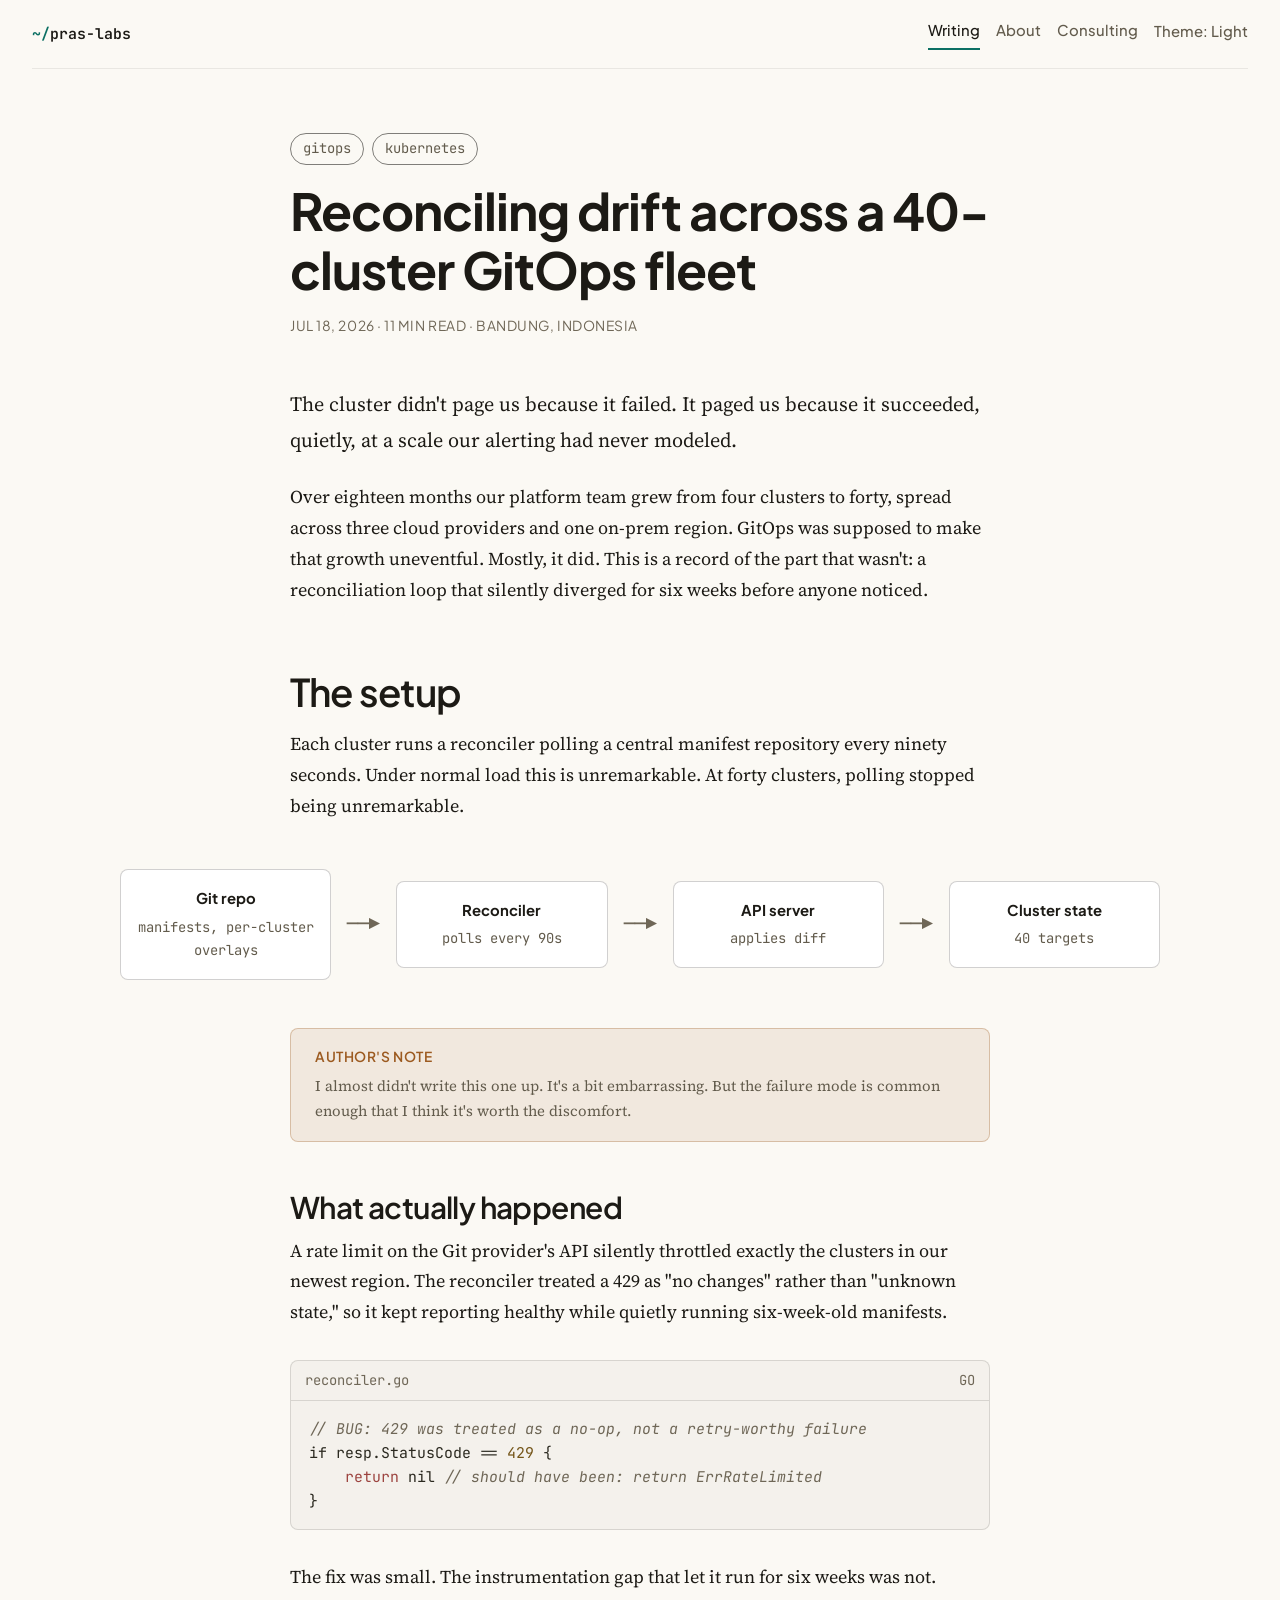
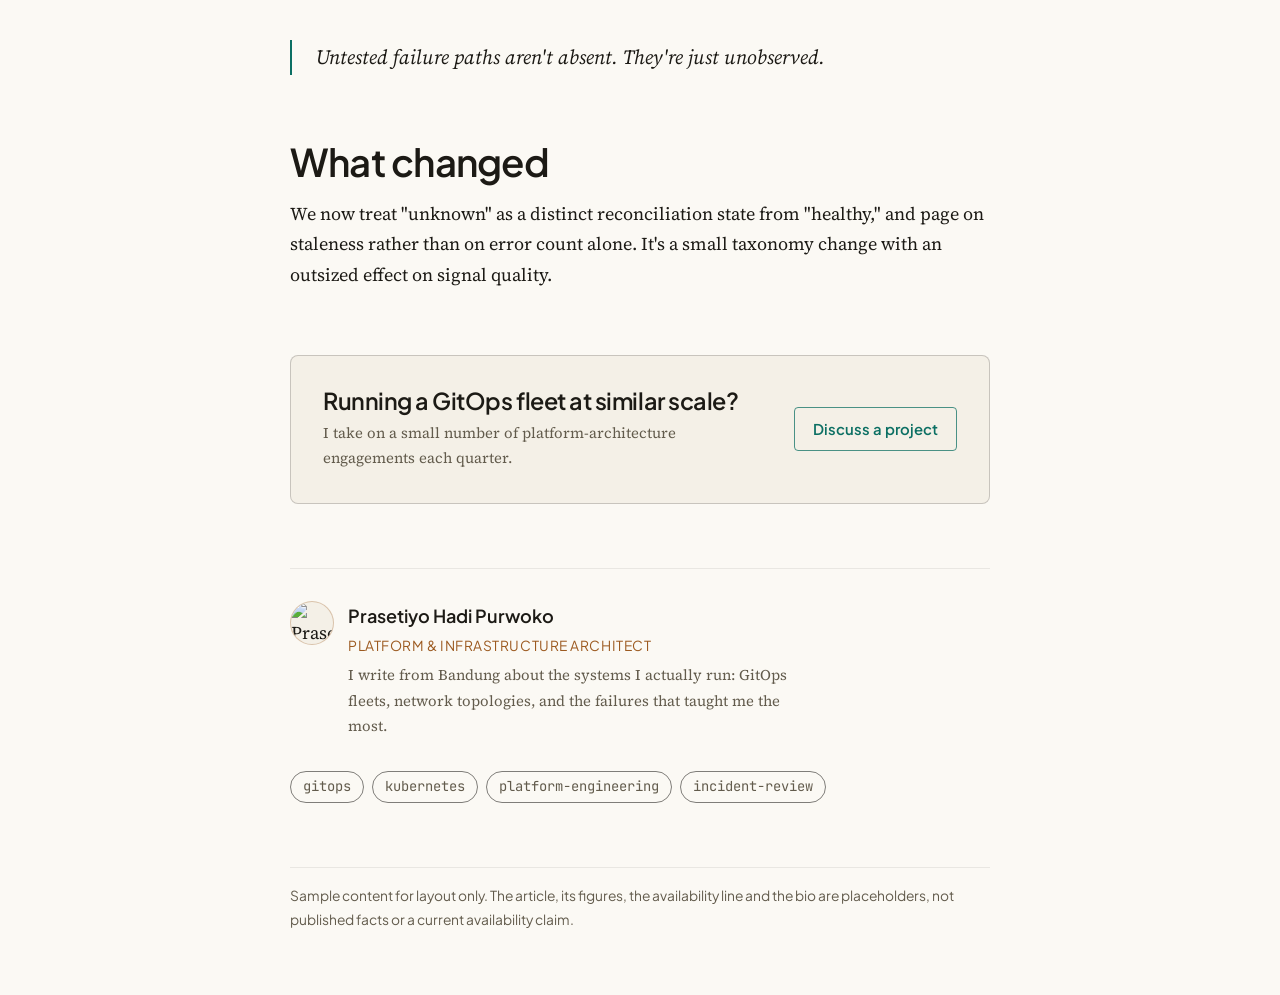
==== ui_kits/blog-post/index.html @ 94b33f3e "Apply antislop audit 001: contrast, focus, mobile, states, theme, code palette Contrast: text-tertia" ====
<!-- @dsCard group="Blog" viewport="1040x900" subtitle="Long-form article page, dark + light" name="Blog post" -->
<!DOCTYPE html>
<html lang="en">
<head>
<meta charset="UTF-8">
<meta name="viewport" content="width=device-width, initial-scale=1">
<title>Reconciling drift across a 40-cluster GitOps fleet | Pras' Labs</title>
<script>try{var t=localStorage.getItem('pras-labs-theme');if(t==='light'||t==='dark')document.documentElement.setAttribute('data-theme',t)}catch(e){}</script>
<link rel="stylesheet" href="../../styles.css">
<style>
  body { margin: 0; }
  /* Widths: bp-sm 480px, bp-md 748px, bp-lg 1104px (literal px, CSS cannot read custom properties in @media). */
  .shell { max-width: var(--page-max-width); margin: 0 auto; padding: 0 var(--space-5); }
  @media (max-width: 479.98px) { .shell { padding: 0 var(--space-4); } }
  @media (min-width: 1104px) { .shell { padding: 0 var(--space-6); } }
  .sample-note { max-width: var(--content-width); margin: 0 auto var(--space-8); padding-top: var(--space-4); border-top: 1px solid var(--border-hairline); font-family: var(--font-heading); font-size: var(--text-xs); color: var(--text-secondary); }
  .btn { font-family: var(--font-heading); font-weight: 600; border-radius: var(--radius-sm); border: 1px solid transparent; padding: 0 18px; min-height: var(--touch-target); align-items: center; font-size: var(--text-sm); text-decoration: none; display: inline-flex; }
  .btn-primary { background: var(--accent); color: var(--text-on-accent); }
  .btn-primary:hover { background: var(--accent-strong); color: var(--text-on-accent); text-decoration: none; }
  .btn-secondary { background: transparent; color: var(--text-primary); border-color: var(--border-control); }
  .btn-secondary:hover { border-color: var(--accent); color: var(--accent-strong); text-decoration: none; }
  .link-44 { display: inline-flex; align-items: center; min-height: var(--touch-target); }

  article { max-width: var(--content-width); margin: var(--space-8) auto 0; }
  @media (max-width: 747.98px) { article { margin-top: var(--space-7); } }
  .tag-row { display: flex; flex-wrap: wrap; gap: var(--space-3) var(--space-2); margin-bottom: var(--space-4); }
  .tag { display: inline-flex; align-items: center; min-height: 32px; font-family: var(--font-mono); font-size: var(--text-xs); padding: 0 12px; border-radius: var(--radius-full); border: 1px solid var(--border-control); color: var(--text-secondary); text-decoration: none; }
  .tag:hover { color: var(--accent-strong); border-color: var(--accent-border); text-decoration: none; }
  h1.title { font-family: var(--font-heading); font-size: var(--text-h1); font-weight: 700; letter-spacing: var(--tracking-tight); line-height: var(--leading-tight); color: var(--text-primary); margin: 0 0 var(--space-4); }
  .meta { font-family: var(--font-heading); font-size: var(--text-xs); letter-spacing: var(--tracking-wide); text-transform: uppercase; color: var(--text-tertiary); margin-bottom: var(--space-7); }
  @media (max-width: 747.98px) { .meta { margin-bottom: var(--space-6); } }
  p.lede { font-family: var(--font-body); font-size: var(--text-lede-sm); line-height: var(--leading-relaxed); color: var(--text-primary); margin: 0 0 var(--space-5); }
  @media (min-width: 480px) { p.lede { font-size: var(--text-md); } }
  p { font-family: var(--font-body); font-size: var(--text-base); line-height: var(--leading-body); color: var(--text-primary); margin: 0 0 var(--space-5); }
  h2 { font-size: var(--text-h2); font-weight: 600; margin: var(--space-8) 0 var(--space-4); color: var(--text-primary); }
  h3 { font-size: var(--text-h3); font-weight: 600; margin: var(--space-7) 0 var(--space-3); color: var(--text-primary); }
  @media (max-width: 747.98px) { h2 { margin-top: var(--space-7); } h3 { margin-top: var(--space-6); } }

  /* Author's note: a bordered, tinted box. No colored left stripe (see "No decorative motifs"). */
  .aside { border: 1px solid var(--accent-warm-border); background: var(--accent-warm-dim); padding: var(--space-4) var(--space-5); border-radius: var(--radius-md); margin: var(--space-6) 0; }
  .aside .label { font-family: var(--font-heading); font-size: var(--text-xs); font-weight: 600; letter-spacing: var(--tracking-wide); text-transform: uppercase; color: var(--accent-warm); margin-bottom: 6px; }
  .aside p { margin: 0; font-size: var(--text-sm); color: var(--text-secondary); }

  div.code { background: var(--code-bg); border: 1px solid var(--code-border); border-radius: var(--radius-md); margin: var(--space-6) 0; max-width: 100%; }
  div.code .head { display: flex; justify-content: space-between; gap: 12px; padding: 8px 14px; border-bottom: 1px solid var(--code-border); font-family: var(--font-mono); font-size: var(--text-xs); color: var(--text-tertiary); overflow-wrap: anywhere; }
  div.code pre.body { margin: 0; padding: 16px 18px; overflow-x: auto; max-width: 100%; font-family: var(--font-mono); font-size: var(--text-sm); color: var(--code-fg); line-height: 1.6; }

  /* Diagram: stacked below bp-md (748px), in the column from there, wide breakout from bp-lg (1104px). */
  .diagram { display: flex; gap: 16px; align-items: center; margin: var(--space-7) 0; }
  @media (max-width: 747.98px) { .diagram { flex-direction: column; align-items: stretch; gap: 8px; margin: var(--space-6) 0; } .diagram .arrow { transform: rotate(90deg); text-align: center; } }
  @media (min-width: 1104px) { .diagram { width: var(--content-width-wide); margin: var(--space-7) calc((var(--content-width-wide) - var(--content-width)) / -2); } }
  .diagram .node { flex: 1; border: 1px solid var(--border-strong); border-radius: var(--radius-md); padding: var(--space-4); background: var(--surface); font-family: var(--font-mono); font-size: var(--text-xs); color: var(--text-secondary); text-align: center; }
  .diagram .node b { display: block; font-family: var(--font-heading); font-size: var(--text-sm); color: var(--text-primary); margin-bottom: 4px; }
  .diagram .arrow { color: var(--text-tertiary); font-family: var(--font-mono); }

  blockquote { border-left: 2px solid var(--accent); margin: var(--space-7) 0; padding-left: var(--space-5); font-family: var(--font-body); font-style: italic; font-size: var(--text-md); color: var(--text-primary); }
  @media (max-width: 747.98px) { blockquote { margin: var(--space-6) 0; padding-left: var(--space-4); } }

  .bio { display: flex; gap: 14px; align-items: flex-start; margin-top: var(--space-8); padding-top: var(--space-6); border-top: 1px solid var(--border-hairline); }
  .avatar { width: 44px; height: 44px; border-radius: 999px; flex-shrink: 0; border: 1px solid var(--accent-warm-border); background: var(--surface-2); object-fit: cover; }
  .bio .name { font-family: var(--font-heading); font-weight: 600; color: var(--text-primary); }
  .bio .role { font-family: var(--font-heading); font-size: var(--text-xs); color: var(--accent-warm); text-transform: uppercase; letter-spacing: var(--tracking-wide); margin: 2px 0 6px; }
  .bio p { font-family: var(--font-body); font-size: var(--text-sm); color: var(--text-secondary); margin: 0; max-width: 56ch; }

  .cta { display: flex; flex-wrap: wrap; gap: 20px; align-items: center; justify-content: space-between; margin: var(--space-8) 0; padding: var(--space-6); border: 1px solid var(--border-strong); border-radius: var(--radius-md); background: var(--bg-raised); }
  @media (max-width: 479.98px) { .cta { padding: var(--space-5); } }
  .cta h4 { font-family: var(--font-heading); font-weight: 600; font-size: var(--text-lg); color: var(--text-primary); margin: 0 0 6px; }
  .cta p { font-family: var(--font-body); font-size: var(--text-sm); color: var(--text-secondary); margin: 0; max-width: 46ch; }
  .cta a.btn { color: var(--accent); border: 1px solid var(--accent-border); white-space: nowrap; }
  .cta a.btn:hover { color: var(--accent-strong); text-decoration: none; }

  footer.tags { display: flex; gap: var(--space-3) var(--space-2); flex-wrap: wrap; margin: var(--space-6) 0 var(--space-8); }
</style>
</head>
<body>
<div class="shell">
  <nav class="pl-nav">
    <a class="pl-wordmark" href="#"><span>~/</span>pras-labs</a>
    <div class="pl-nav-links">
      <a class="pl-nav-item" aria-current="page" href="#"><span>Writing</span></a>
      <a class="pl-nav-item" href="#"><span>About</span></a>
      <a class="pl-nav-item" href="#"><span>Consulting</span></a>
      <button class="pl-nav-item" id="theme-toggle" type="button"><span>Theme: Dark</span></button>
    </div>
  </nav>

  <article>
    <div class="tag-row">
      <a class="tag" href="#" data-hit>gitops</a>
      <a class="tag" href="#" data-hit>kubernetes</a>
    </div>
    <h1 class="title">Reconciling drift across a 40-cluster GitOps fleet</h1>
    <div class="meta">Jul 18, 2026 · 11 min read · Bandung, Indonesia</div>

    <p class="lede">The cluster didn't page us because it failed. It paged us because it succeeded, quietly, at a scale our alerting had never modeled.</p>

    <p>Over eighteen months our platform team grew from four clusters to forty, spread across three cloud providers and one on-prem region. GitOps was supposed to make that growth uneventful. Mostly, it did. This is a record of the part that wasn't: a reconciliation loop that silently diverged for six weeks before anyone noticed.</p>

    <h2>The setup</h2>
    <p>Each cluster runs a reconciler polling a central manifest repository every ninety seconds. Under normal load this is unremarkable. At forty clusters, polling stopped being unremarkable.</p>

    <div class="diagram">
      <div class="node"><b>Git repo</b>manifests, per-cluster overlays</div>
      <div class="arrow" aria-hidden="true">──▶</div>
      <div class="node"><b>Reconciler</b>polls every 90s</div>
      <div class="arrow" aria-hidden="true">──▶</div>
      <div class="node"><b>API server</b>applies diff</div>
      <div class="arrow" aria-hidden="true">──▶</div>
      <div class="node"><b>Cluster state</b>40 targets</div>
    </div>

    <div class="aside">
      <div class="label">Author's note</div>
      <p>I almost didn't write this one up. It's a bit embarrassing. But the failure mode is common enough that I think it's worth the discomfort.</p>
    </div>

    <h3>What actually happened</h3>
    <p>A rate limit on the Git provider's API silently throttled exactly the clusters in our newest region. The reconciler treated a 429 as "no changes" rather than "unknown state," so it kept reporting healthy while quietly running six-week-old manifests.</p>

    <div class="code"><div class="head"><span>reconciler.go</span><span>GO</span></div><pre class="body" tabindex="0" role="region" aria-label="reconciler.go"><span class="tok-comment">// BUG: 429 was treated as a no-op, not a retry-worthy failure</span>
if resp.StatusCode == <span class="tok-number">429</span> {
    <span class="tok-keyword">return</span> nil <span class="tok-comment">// should have been: return ErrRateLimited</span>
}</pre></div>

    <p>The fix was small. The instrumentation gap that let it run for six weeks was not.</p>

    <blockquote>Untested failure paths aren't absent. They're just unobserved.</blockquote>

    <h2>What changed</h2>
    <p>We now treat "unknown" as a distinct reconciliation state from "healthy," and page on staleness rather than on error count alone. It's a small taxonomy change with an outsized effect on signal quality.</p>

    <div class="cta">
      <div>
        <h4>Running a GitOps fleet at similar scale?</h4>
        <p>I take on a small number of platform-architecture engagements each quarter.</p>
      </div>
      <a class="btn" href="#">Discuss a project</a>
    </div>

    <div class="bio">
      <img class="avatar" src="../../assets/pras.jpg" alt="Prasetiyo Hadi Purwoko">
      <div>
        <div class="name">Prasetiyo Hadi Purwoko</div>
        <div class="role">Platform & Infrastructure Architect</div>
        <p>I write from Bandung about the systems I actually run: GitOps fleets, network topologies, and the failures that taught me the most.</p>
      </div>
    </div>

    <footer class="tags">
      <a class="tag" href="#" data-hit>gitops</a>
      <a class="tag" href="#" data-hit>kubernetes</a>
      <a class="tag" href="#" data-hit>platform-engineering</a>
      <a class="tag" href="#" data-hit>incident-review</a>
    </footer>
  </article>
  <p class="sample-note">Sample content for layout only. The article, its figures, the availability line and the bio are placeholders, not published facts or a current availability claim.</p>
</div>
<script>
(function () {
  var b = document.getElementById('theme-toggle');
  function cur() {
    var d = document.documentElement.getAttribute('data-theme');
    if (d) return d;
    try { return matchMedia('(prefers-color-scheme: light)').matches ? 'light' : 'dark'; } catch (e) { return 'dark'; }
  }
  function paint() { b.firstElementChild.textContent = 'Theme: ' + (cur() === 'dark' ? 'Dark' : 'Light'); }
  paint();
  b.addEventListener('click', function () {
    var n = cur() === 'dark' ? 'light' : 'dark';
    document.documentElement.setAttribute('data-theme', n);
    try { localStorage.setItem('pras-labs-theme', n); } catch (e) { /* storage unavailable */ }
    paint();
  });
})();
</script>
</body>
</html>
---- styles.css ----
@import './tokens/fonts.css';
@import './tokens/colors.css';
@import './tokens/typography.css';
@import './tokens/spacing.css';
@import './components/core/core.css';

* { box-sizing: border-box; }
html, body {
  margin: 0;
  background: var(--bg);
  color: var(--text-primary);
  font-family: var(--font-body);
  font-size: var(--text-base);
  line-height: var(--leading-body);
  -webkit-font-smoothing: antialiased;
}
a { color: var(--link); text-decoration: none; }
a:hover { color: var(--link-hover); text-decoration: underline; }
h1, h2, h3, h4 {
  font-family: var(--font-heading);
  font-weight: var(--weight-semibold);
  letter-spacing: var(--tracking-tight);
  line-height: var(--leading-tight);
  margin: 0;
  overflow-wrap: anywhere;
}
code, pre, kbd { font-family: var(--font-mono); }
img { max-width: 100%; }

/* Focus: every link, button and focusable region. Never remove an outline
   without this replacement. */
a:focus-visible,
button:focus-visible,
[tabindex]:focus-visible {
  outline: 2px solid var(--focus-ring);
  outline-offset: 2px;
}
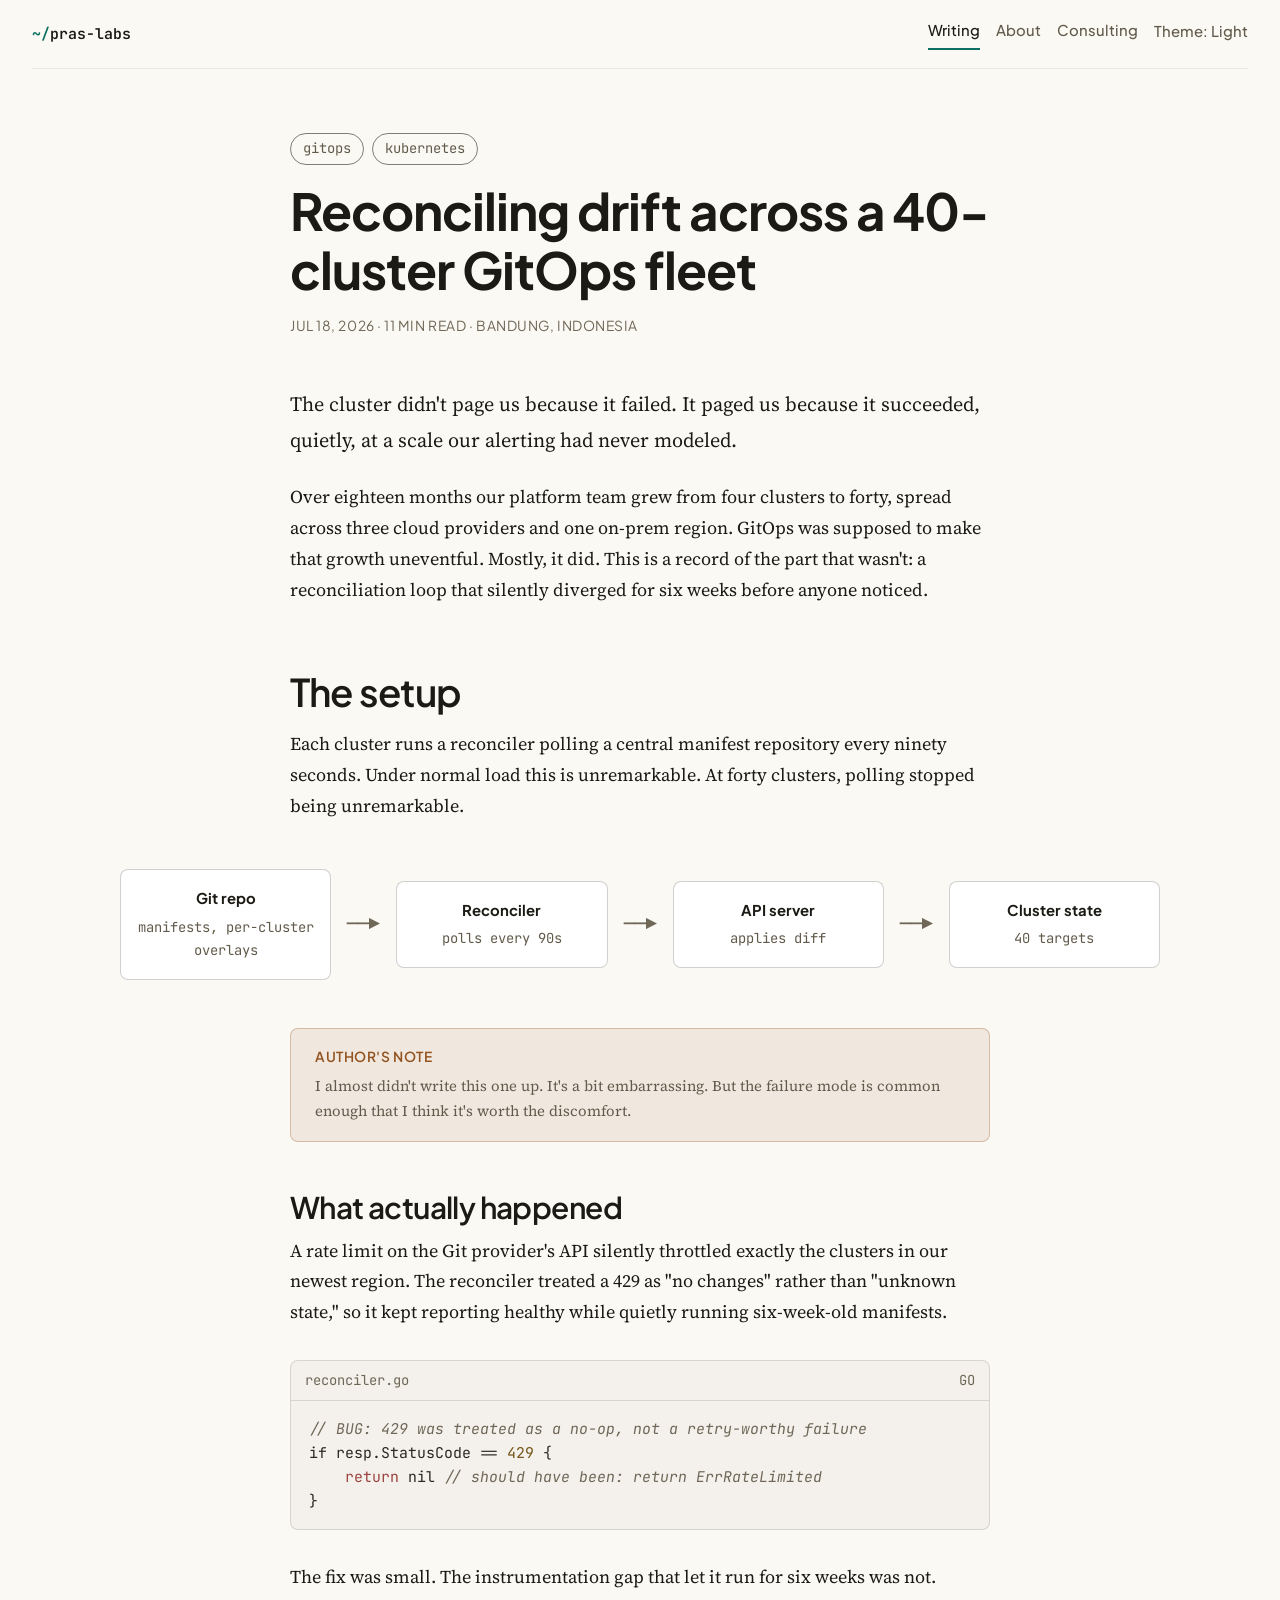
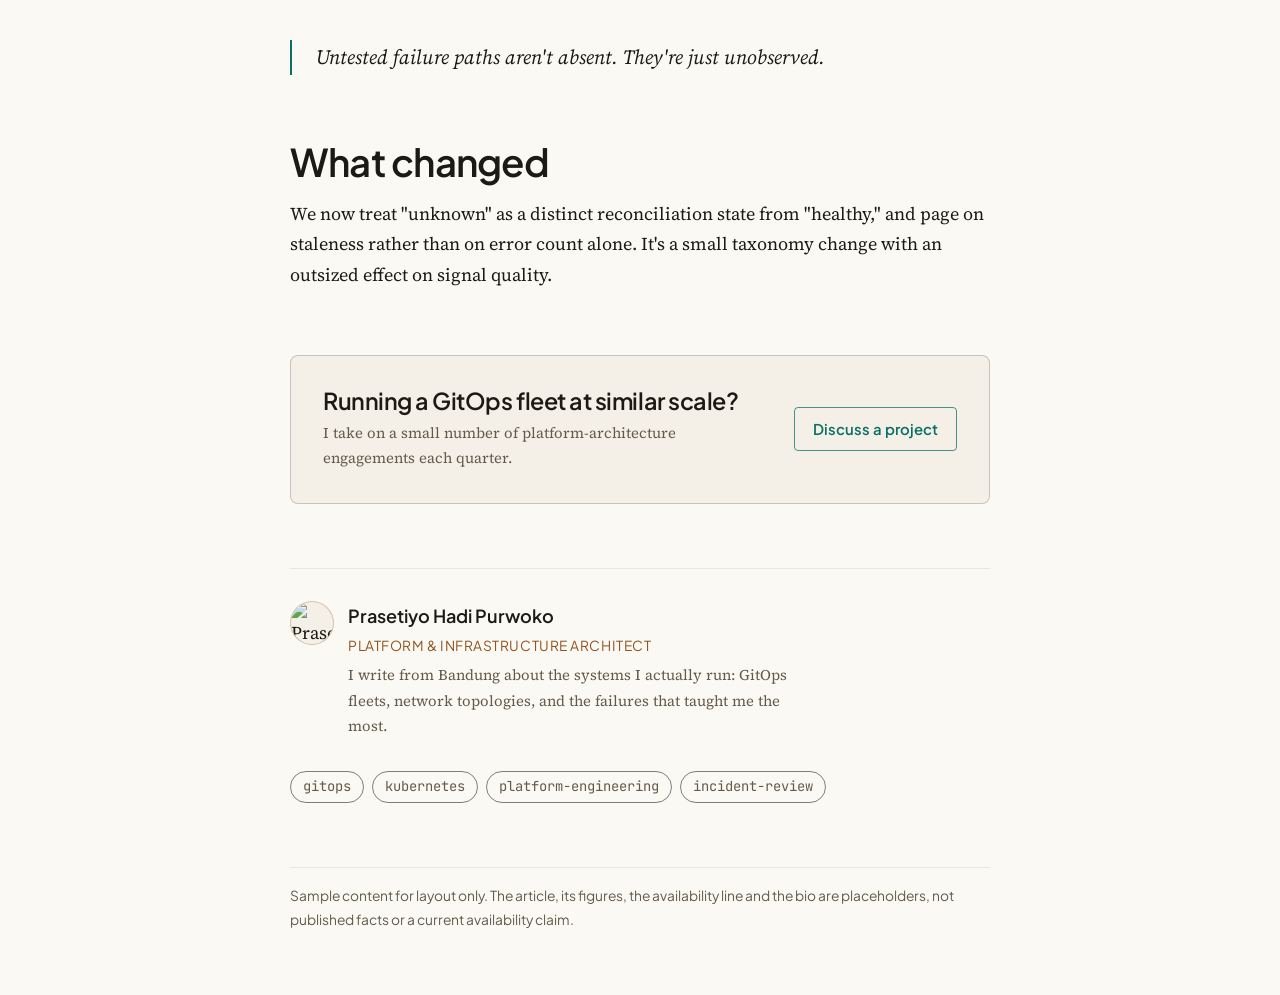
==== commit 927e6acc: "Follow-ups to audit 001: print theme, hover and press rules, axe fixes Print: @media print block wit" ====
--- a/ui_kits/blog-post/index.html
+++ b/ui_kits/blog-post/index.html
@@ -64,7 +64,7 @@
 
   .cta { display: flex; flex-wrap: wrap; gap: 20px; align-items: center; justify-content: space-between; margin: var(--space-8) 0; padding: var(--space-6); border: 1px solid var(--border-strong); border-radius: var(--radius-md); background: var(--bg-raised); }
   @media (max-width: 479.98px) { .cta { padding: var(--space-5); } }
-  .cta h4 { font-family: var(--font-heading); font-weight: 600; font-size: var(--text-lg); color: var(--text-primary); margin: 0 0 6px; }
+  .cta h3 { font-family: var(--font-heading); font-weight: 600; font-size: var(--text-lg); color: var(--text-primary); margin: 0 0 6px; }
   .cta p { font-family: var(--font-body); font-size: var(--text-sm); color: var(--text-secondary); margin: 0; max-width: 46ch; }
   .cta a.btn { color: var(--accent); border: 1px solid var(--accent-border); white-space: nowrap; }
   .cta a.btn:hover { color: var(--accent-strong); text-decoration: none; }
@@ -74,16 +74,17 @@
 </head>
 <body>
 <div class="shell">
-  <nav class="pl-nav">
+  <nav class="pl-nav" aria-label="Main">
     <a class="pl-wordmark" href="#"><span>~/</span>pras-labs</a>
     <div class="pl-nav-links">
       <a class="pl-nav-item" aria-current="page" href="#"><span>Writing</span></a>
       <a class="pl-nav-item" href="#"><span>About</span></a>
       <a class="pl-nav-item" href="#"><span>Consulting</span></a>
-      <button class="pl-nav-item" id="theme-toggle" type="button"><span>Theme: Dark</span></button>
+      <button class="pl-nav-item pl-theme-toggle" id="theme-toggle" type="button"><span>Theme: Dark</span></button>
     </div>
   </nav>
 
+  <main>
   <article>
     <div class="tag-row">
       <a class="tag" href="#" data-hit>gitops</a>
@@ -131,7 +132,7 @@
 
     <div class="cta">
       <div>
-        <h4>Running a GitOps fleet at similar scale?</h4>
+        <h3>Running a GitOps fleet at similar scale?</h3>
         <p>I take on a small number of platform-architecture engagements each quarter.</p>
       </div>
       <a class="btn" href="#">Discuss a project</a>
@@ -153,7 +154,8 @@
       <a class="tag" href="#" data-hit>incident-review</a>
     </footer>
   </article>
-  <p class="sample-note">Sample content for layout only. The article, its figures, the availability line and the bio are placeholders, not published facts or a current availability claim.</p>
+  </main>
+  <footer class="sample-note">Sample content for layout only. The article, its figures, the availability line and the bio are placeholders, not published facts or a current availability claim.</footer>
 </div>
 <script>
 (function () {
@@ -163,7 +165,11 @@
     if (d) return d;
     try { return matchMedia('(prefers-color-scheme: light)').matches ? 'light' : 'dark'; } catch (e) { return 'dark'; }
   }
-  function paint() { b.firstElementChild.textContent = 'Theme: ' + (cur() === 'dark' ? 'Dark' : 'Light'); }
+  function paint() {
+    var dark = cur() === 'dark';
+    b.firstElementChild.textContent = 'Theme: ' + (dark ? 'Dark' : 'Light');
+    b.setAttribute('aria-label', 'Theme: ' + (dark ? 'Dark' : 'Light') + '. Switch to ' + (dark ? 'light' : 'dark') + '.');
+  }
   paint();
   b.addEventListener('click', function () {
     var n = cur() === 'dark' ? 'light' : 'dark';
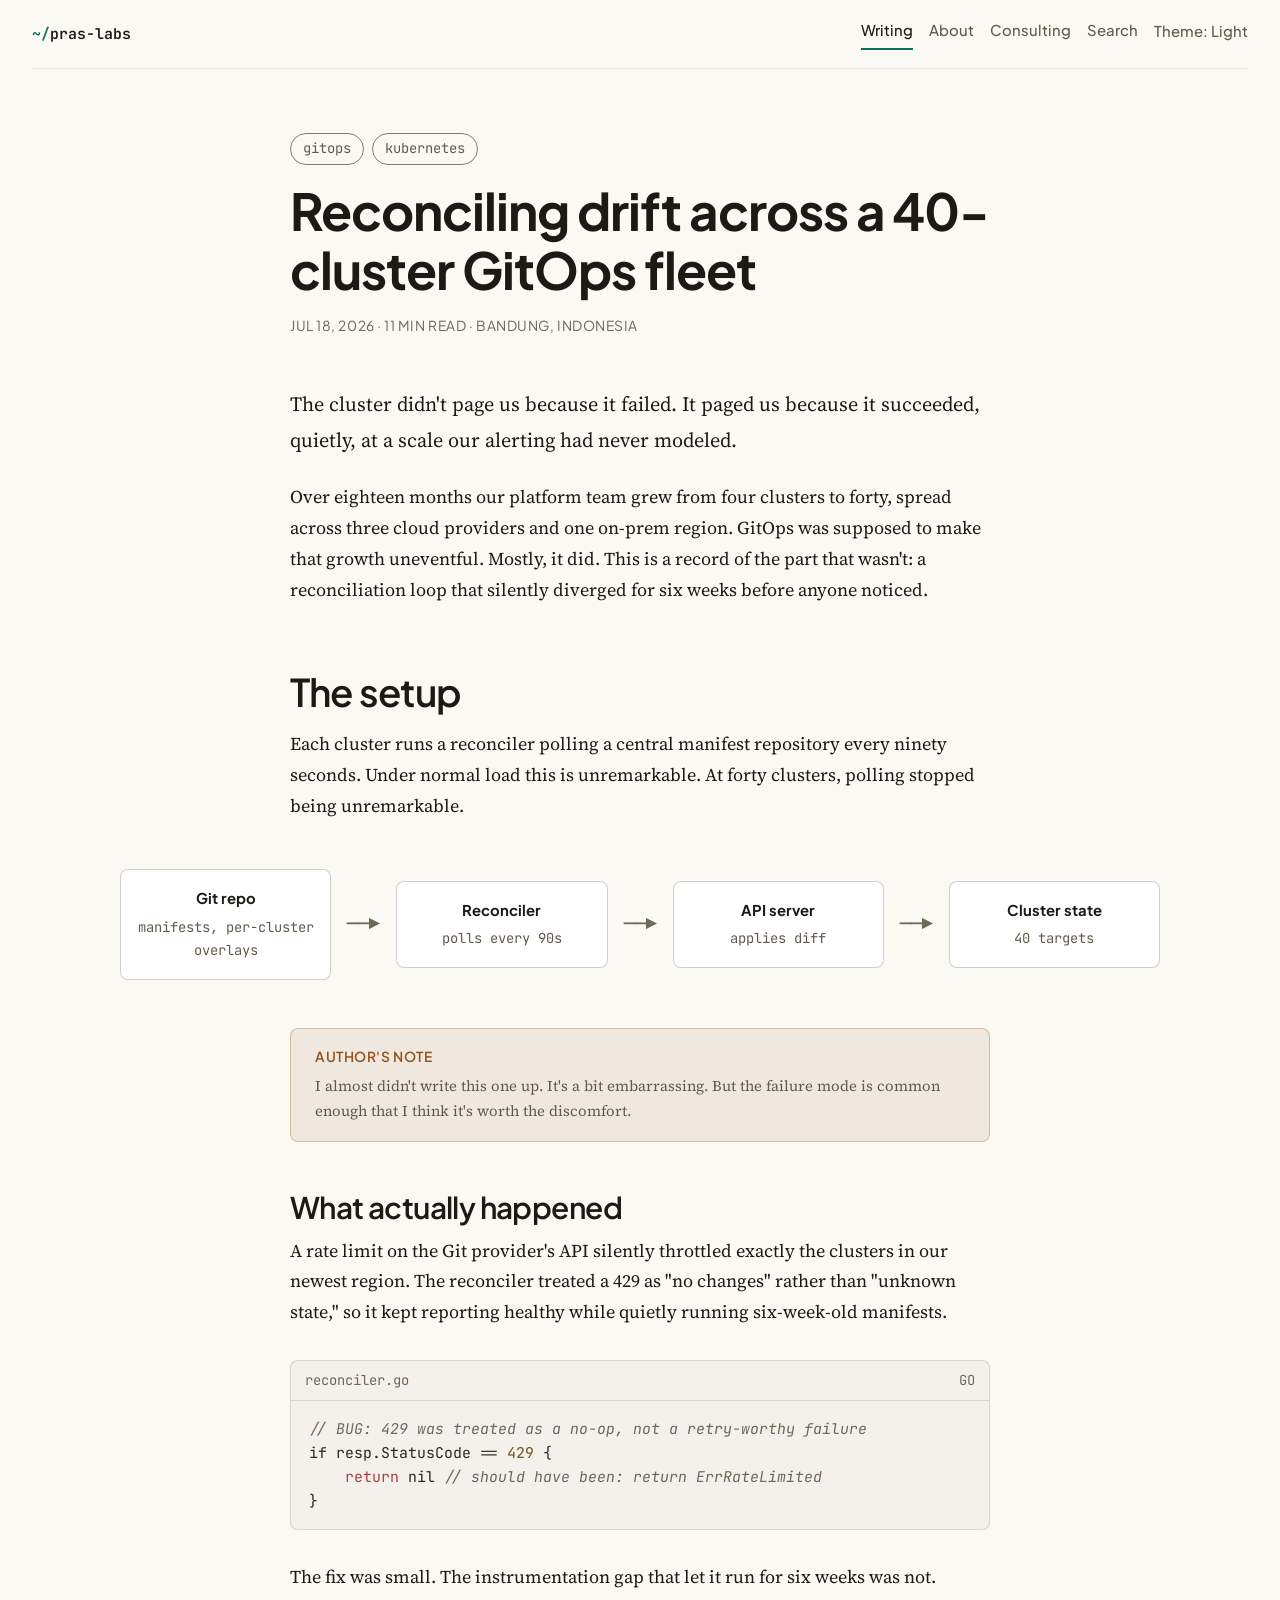
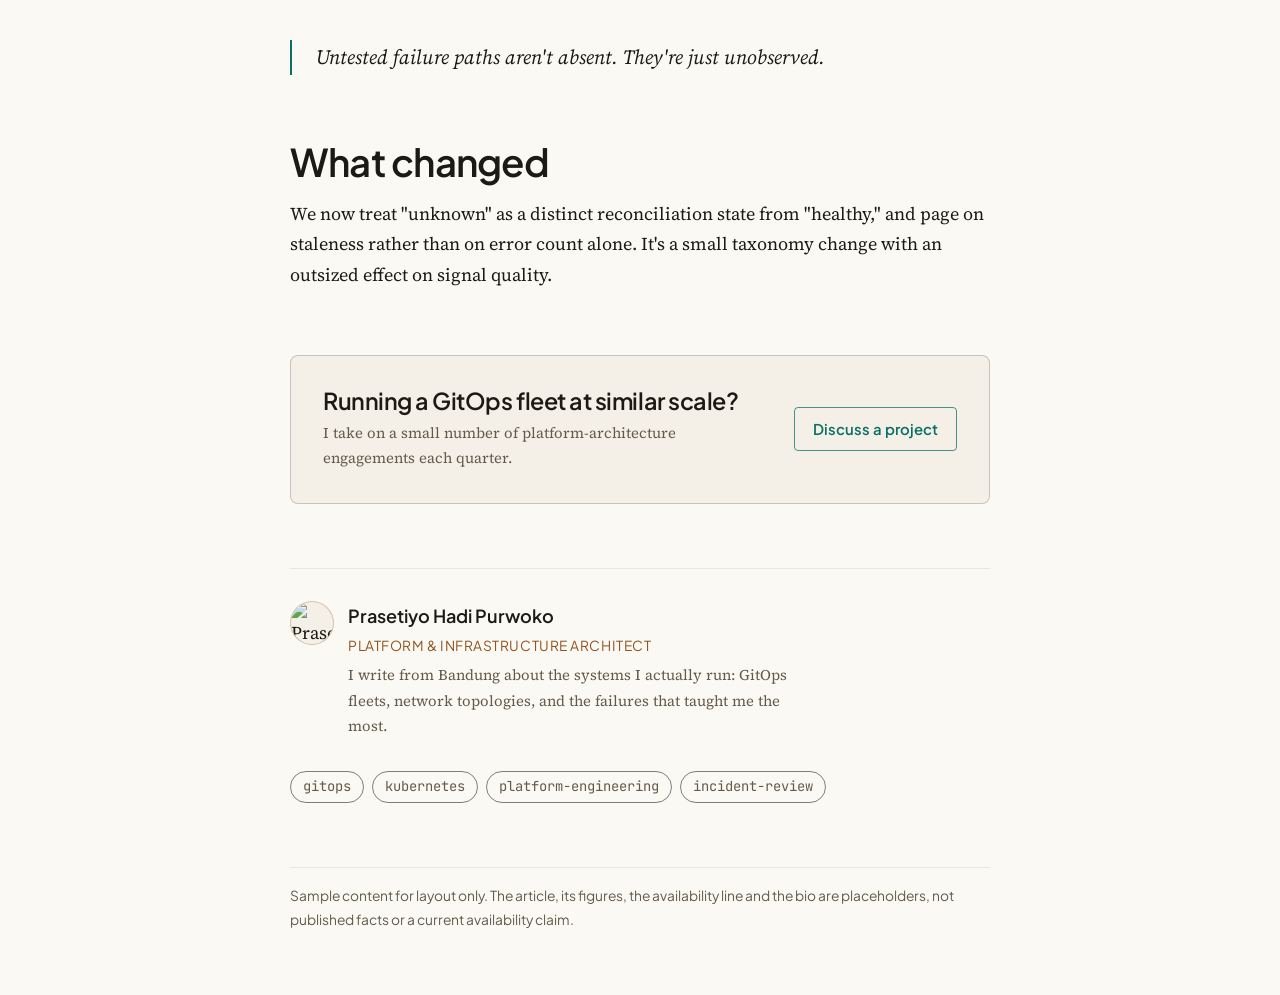
==== commit 0f232b7e: "Add Search as the fourth Nav link and document the search page Replaces the "no search bar in v1" ru" ====
--- a/ui_kits/blog-post/index.html
+++ b/ui_kits/blog-post/index.html
@@ -80,6 +80,7 @@
       <a class="pl-nav-item" aria-current="page" href="#"><span>Writing</span></a>
       <a class="pl-nav-item" href="#"><span>About</span></a>
       <a class="pl-nav-item" href="#"><span>Consulting</span></a>
+      <a class="pl-nav-item" href="#"><span>Search</span></a>
       <button class="pl-nav-item pl-theme-toggle" id="theme-toggle" type="button"><span>Theme: Dark</span></button>
     </div>
   </nav>
--- a/styles.css
+++ b/styles.css
@@ -31,6 +31,7 @@
    without this replacement. */
 a:focus-visible,
 button:focus-visible,
+input:focus-visible,
 [tabindex]:focus-visible {
   outline: 2px solid var(--focus-ring);
   outline-offset: 2px;
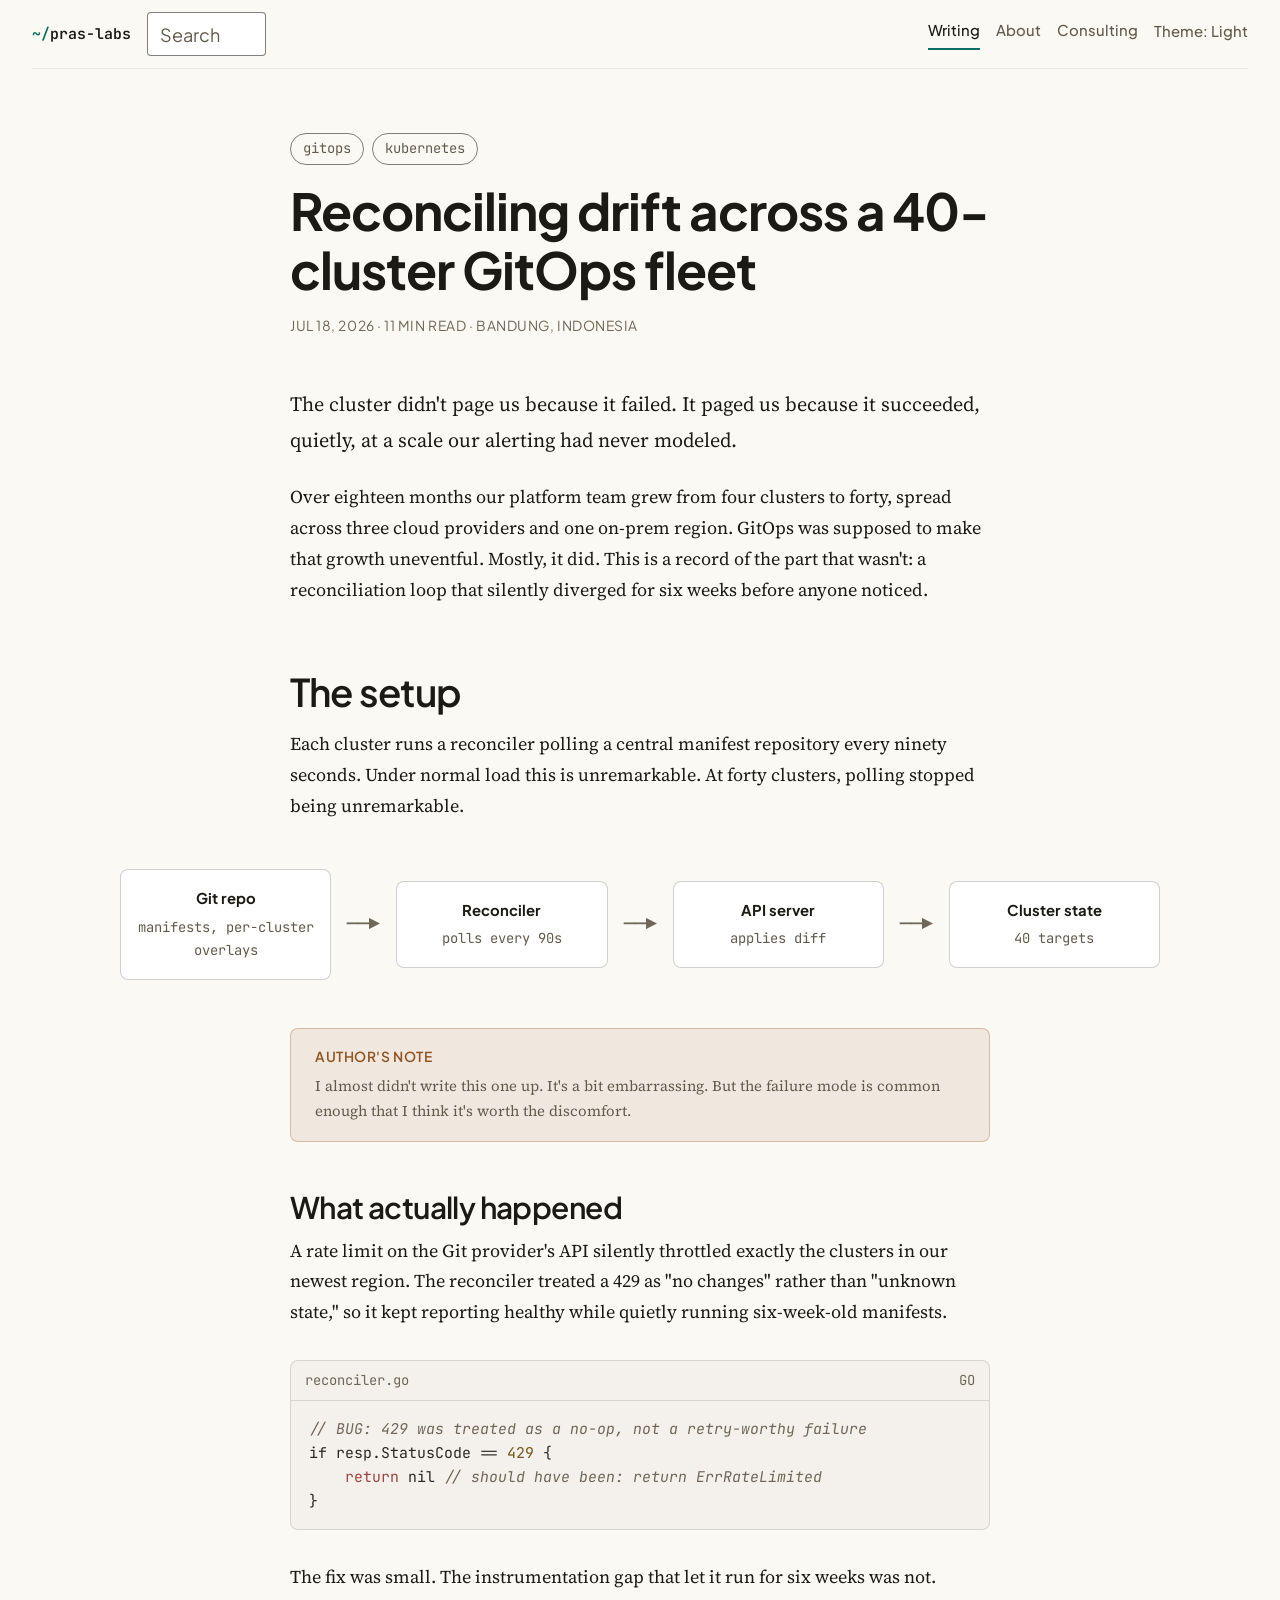
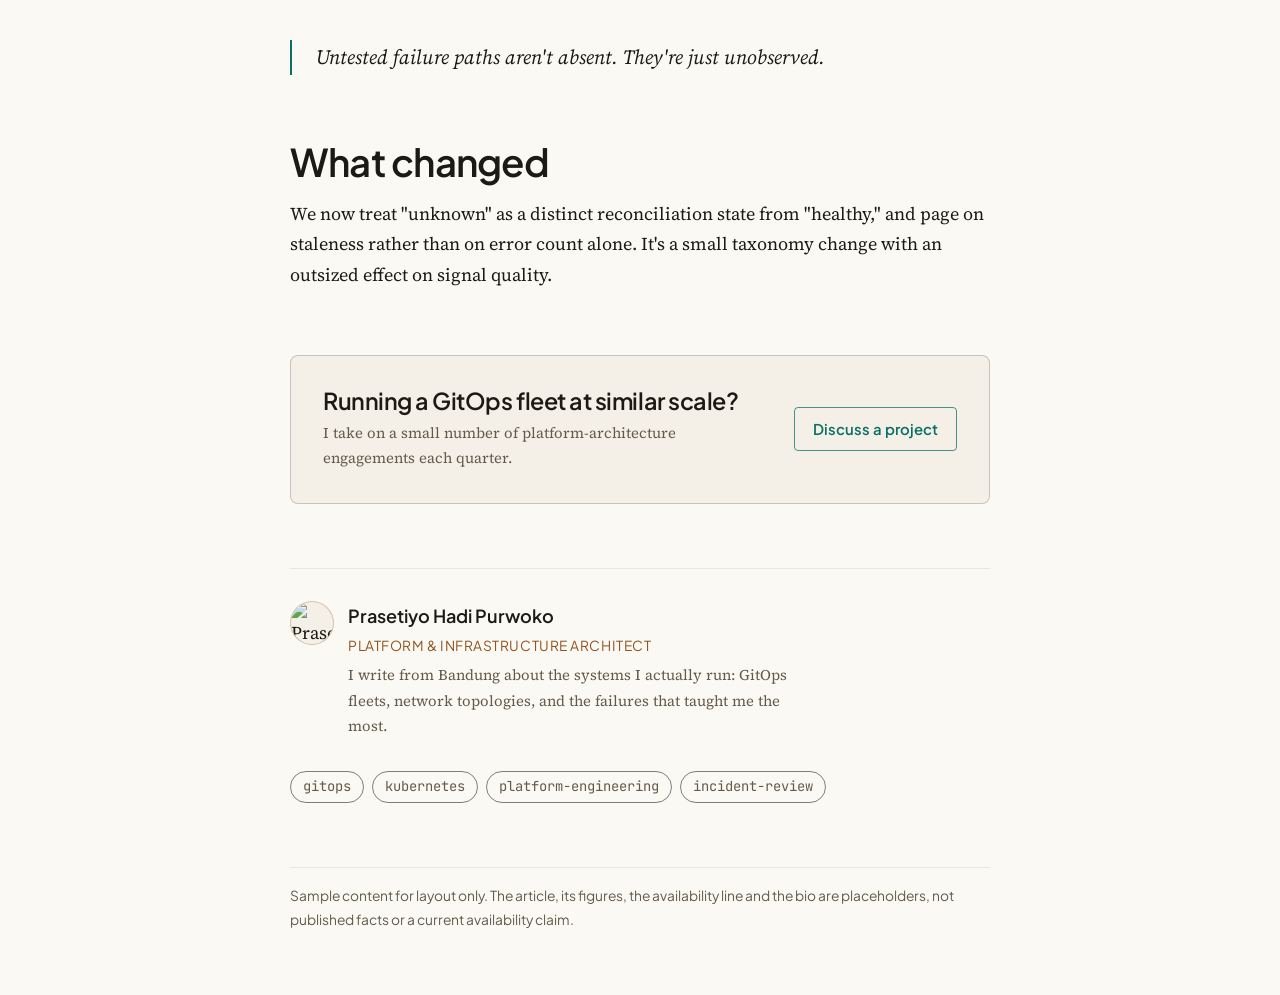
==== commit 1f788af5: "Make Nav search a narrow field that expands on focus Replaces the Search link with a field beside th" ====
--- a/ui_kits/blog-post/index.html
+++ b/ui_kits/blog-post/index.html
@@ -76,11 +76,11 @@
 <div class="shell">
   <nav class="pl-nav" aria-label="Main">
     <a class="pl-wordmark" href="#"><span>~/</span>pras-labs</a>
+    <form class="pl-search" role="search" action="/search" method="get"><input class="pl-field" type="search" name="q" placeholder="Search" aria-label="Search the writing" autocomplete="off" enterkeyhint="search"></form>
     <div class="pl-nav-links">
       <a class="pl-nav-item" aria-current="page" href="#"><span>Writing</span></a>
       <a class="pl-nav-item" href="#"><span>About</span></a>
       <a class="pl-nav-item" href="#"><span>Consulting</span></a>
-      <a class="pl-nav-item" href="#"><span>Search</span></a>
       <button class="pl-nav-item pl-theme-toggle" id="theme-toggle" type="button"><span>Theme: Dark</span></button>
     </div>
   </nav>
@@ -160,6 +160,7 @@
 </div>
 <script>
 (function () {
+  document.querySelectorAll('.pl-search .pl-field').forEach(function (i) { i.addEventListener('keydown', function (e) { if (e.key === 'Escape') i.blur(); }); });
   var b = document.getElementById('theme-toggle');
   function cur() {
     var d = document.documentElement.getAttribute('data-theme');
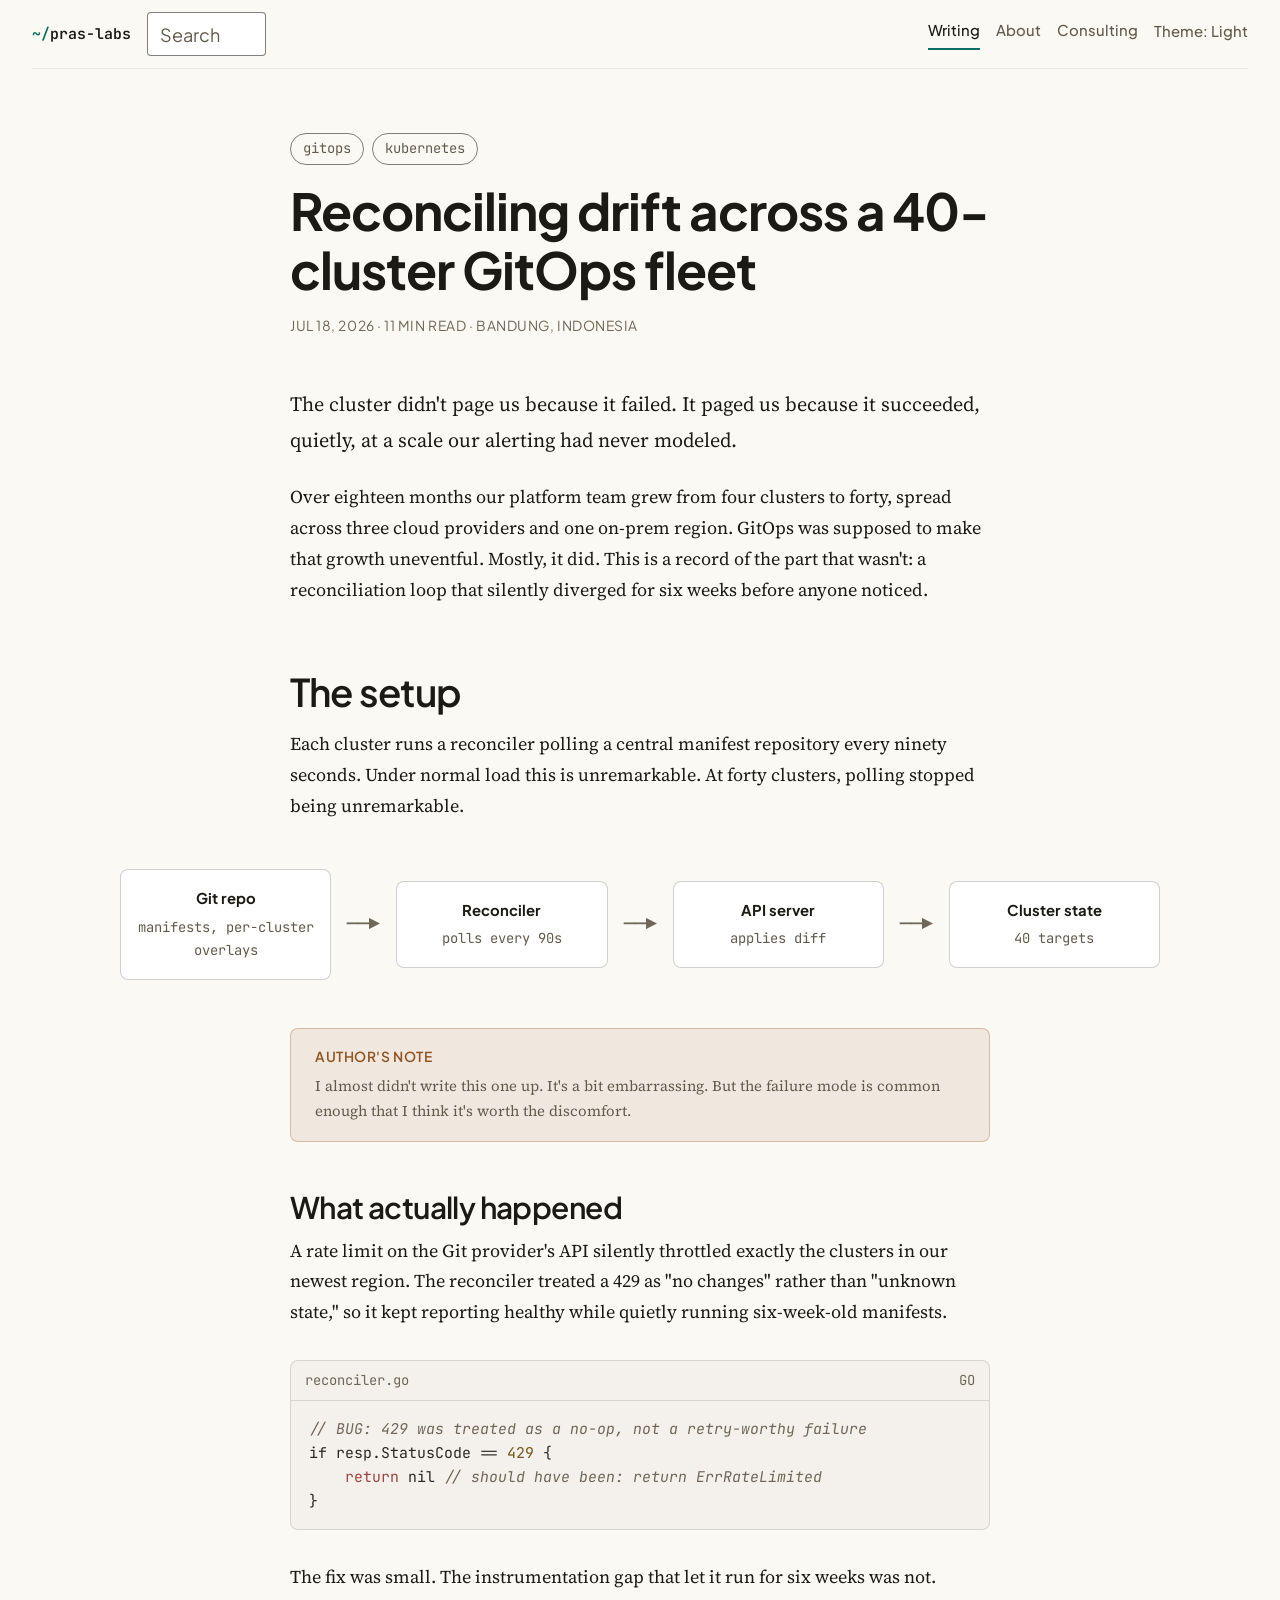
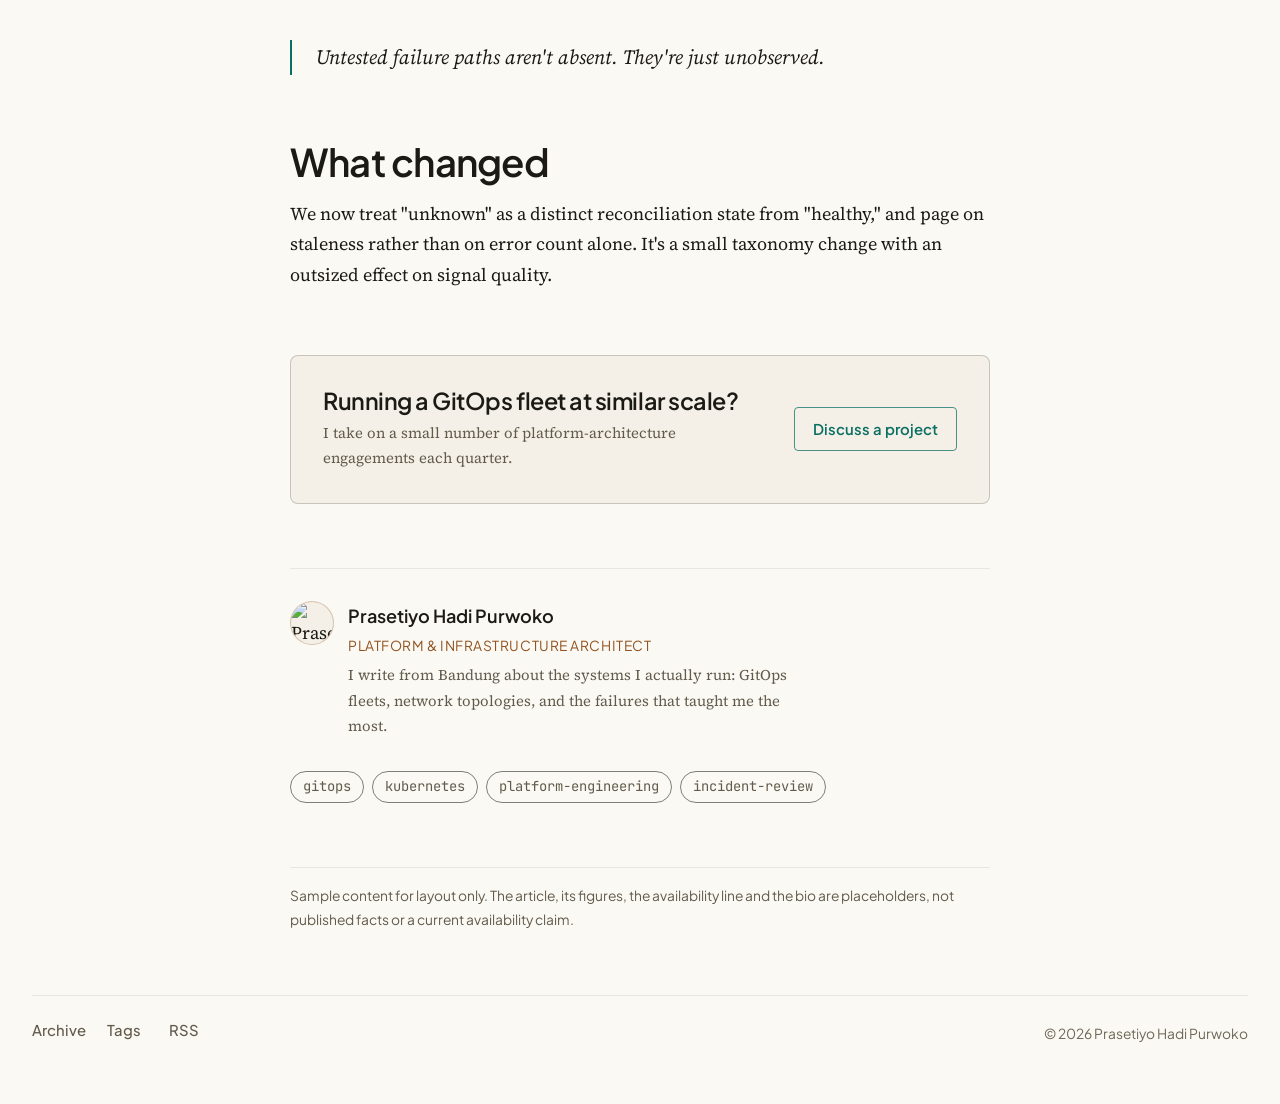
==== commit c8c551ed: "Apply feedback from the blog implementation: Nav search fixes, Footer, naming, theme wording Nav and" ====
--- a/ui_kits/blog-post/index.html
+++ b/ui_kits/blog-post/index.html
@@ -71,6 +71,7 @@
 
   footer.tags { display: flex; gap: var(--space-3) var(--space-2); flex-wrap: wrap; margin: var(--space-6) 0 var(--space-8); }
 </style>
+<noscript><style>.pl-theme-toggle{display:none}</style></noscript>
 </head>
 <body>
 <div class="shell">
@@ -155,12 +156,20 @@
       <a class="tag" href="#" data-hit>incident-review</a>
     </footer>
   </article>
-  </main>
-  <footer class="sample-note">Sample content for layout only. The article, its figures, the availability line and the bio are placeholders, not published facts or a current availability claim.</footer>
+    <p class="sample-note">Sample content for layout only. The article, its figures, the availability line and the bio are placeholders, not published facts or a current availability claim.</p>
+</main>
+  <footer class="pl-footer">
+    <nav class="pl-footer-links" aria-label="Footer">
+      <a class="pl-nav-item" href="#"><span>Archive</span></a>
+      <a class="pl-nav-item" href="#"><span>Tags</span></a>
+      <a class="pl-nav-item" href="#"><span>RSS</span></a>
+    </nav>
+    <p class="pl-footer-copy">&copy; 2026 Prasetiyo Hadi Purwoko</p>
+  </footer>
 </div>
 <script>
 (function () {
-  document.querySelectorAll('.pl-search .pl-field').forEach(function (i) { i.addEventListener('keydown', function (e) { if (e.key === 'Escape') i.blur(); }); });
+  document.querySelectorAll('.pl-search .pl-field').forEach(function (i) { i.addEventListener('keydown', function (e) { if (e.key === 'Escape') { e.preventDefault(); i.blur(); } }); });
   var b = document.getElementById('theme-toggle');
   function cur() {
     var d = document.documentElement.getAttribute('data-theme');
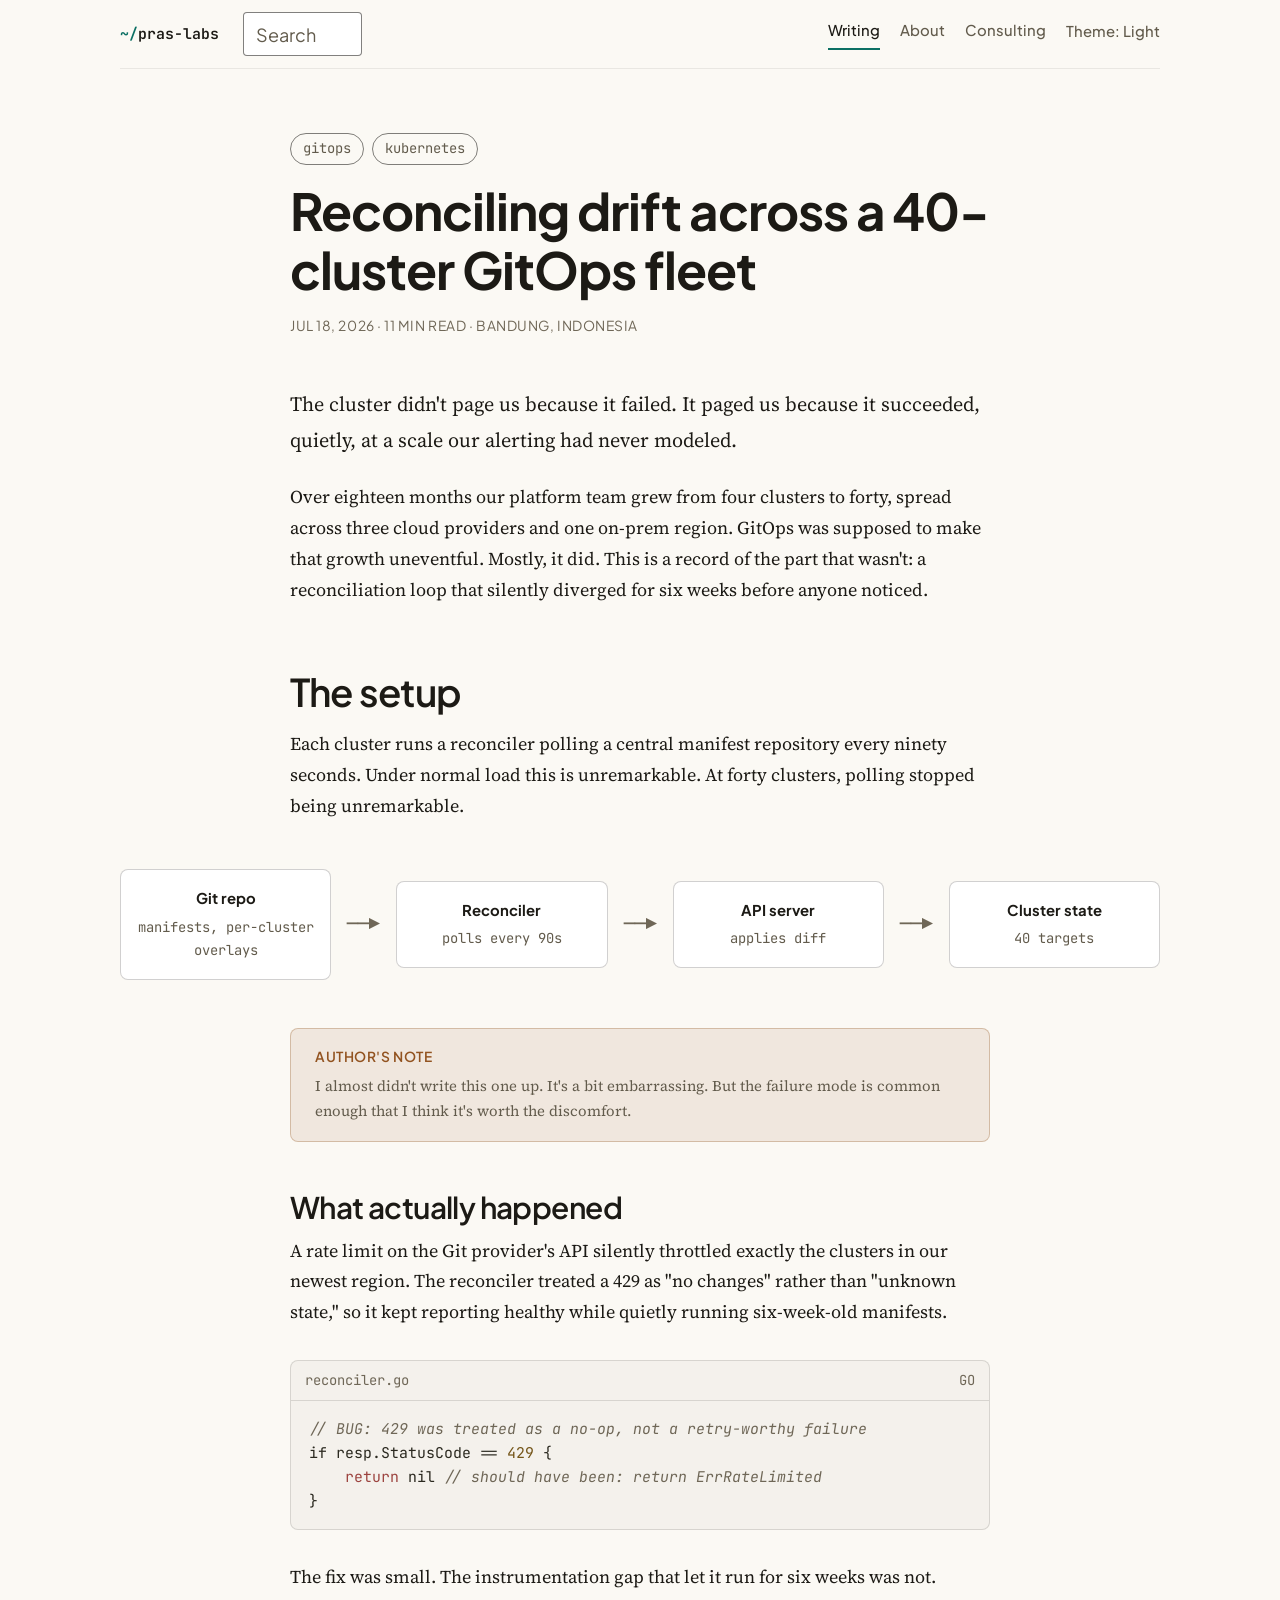
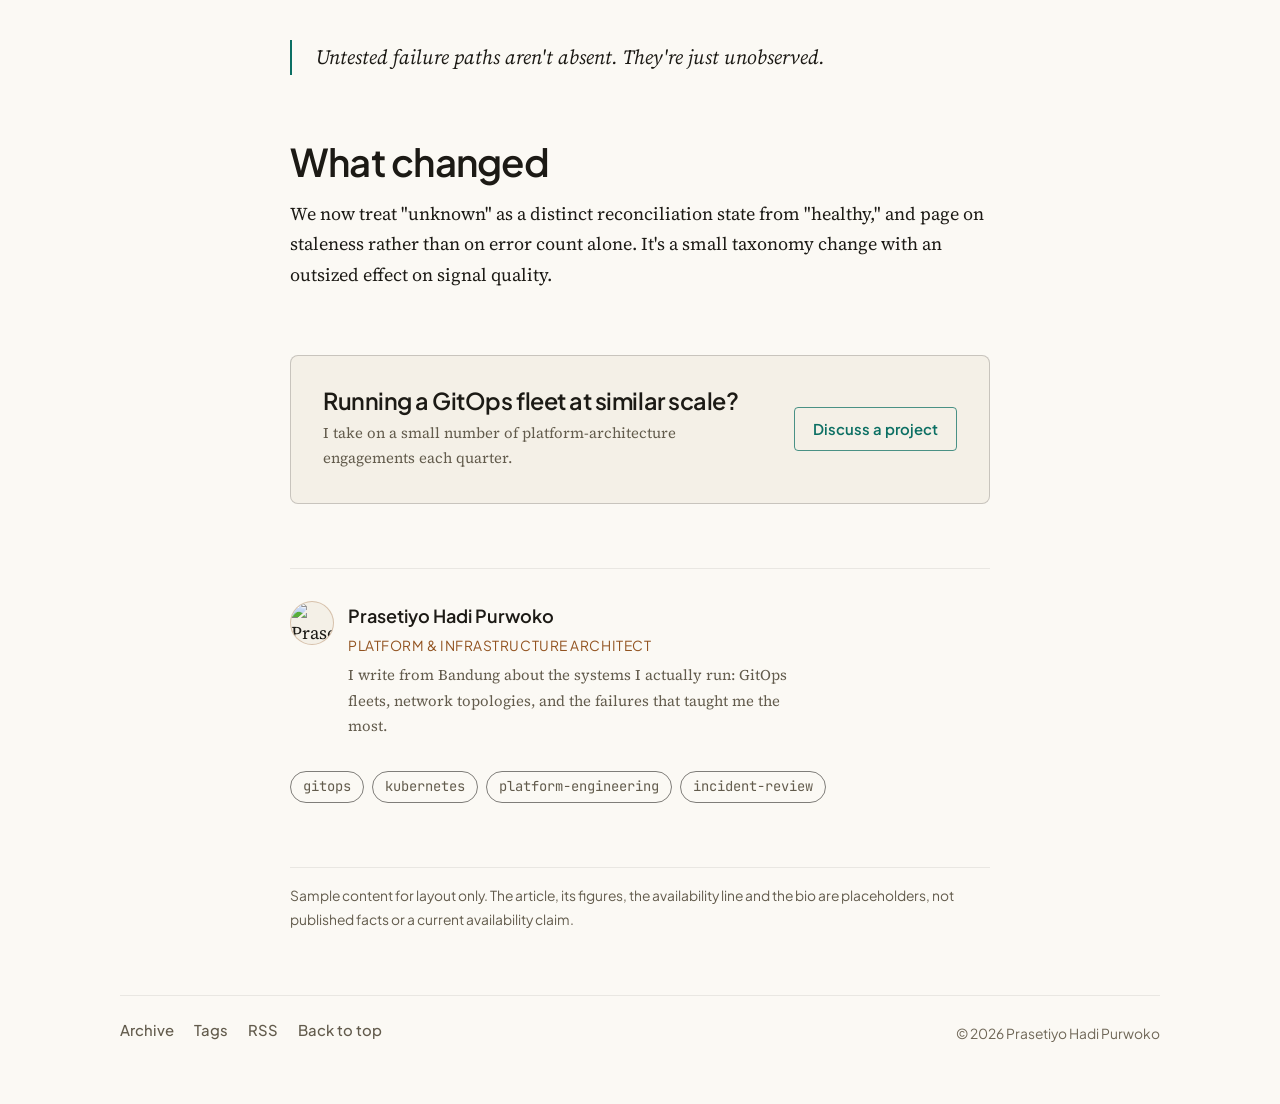
==== commit fa490e5f: "Third round of blog feedback: press feedback, item spacing, back to top, widths - Press is instant (" ====
--- a/ui_kits/blog-post/index.html
+++ b/ui_kits/blog-post/index.html
@@ -10,9 +10,7 @@
 <style>
   body { margin: 0; }
   /* Widths: bp-sm 480px, bp-md 748px, bp-lg 1104px (literal px, CSS cannot read custom properties in @media). */
-  .shell { max-width: var(--page-max-width); margin: 0 auto; padding: 0 var(--space-5); }
-  @media (max-width: 479.98px) { .shell { padding: 0 var(--space-4); } }
-  @media (min-width: 1104px) { .shell { padding: 0 var(--space-6); } }
+  .shell { max-width: var(--page-max-width); margin: 0 auto; padding: 0 var(--page-padding); }
   .sample-note { max-width: var(--content-width); margin: 0 auto var(--space-8); padding-top: var(--space-4); border-top: 1px solid var(--border-hairline); font-family: var(--font-heading); font-size: var(--text-xs); color: var(--text-secondary); }
   .btn { font-family: var(--font-heading); font-weight: 600; border-radius: var(--radius-sm); border: 1px solid transparent; padding: 0 18px; min-height: var(--touch-target); align-items: center; font-size: var(--text-sm); text-decoration: none; display: inline-flex; }
   .btn-primary { background: var(--accent); color: var(--text-on-accent); }
@@ -73,7 +71,7 @@
 </style>
 <noscript><style>.pl-theme-toggle{display:none}</style></noscript>
 </head>
-<body>
+<body id="top">
 <div class="shell">
   <nav class="pl-nav" aria-label="Main">
     <a class="pl-wordmark" href="#"><span>~/</span>pras-labs</a>
@@ -163,6 +161,7 @@
       <a class="pl-nav-item" href="#"><span>Archive</span></a>
       <a class="pl-nav-item" href="#"><span>Tags</span></a>
       <a class="pl-nav-item" href="#"><span>RSS</span></a>
+      <a class="pl-nav-item" href="#top"><span>Back to top</span></a>
     </nav>
     <p class="pl-footer-copy">&copy; 2026 Prasetiyo Hadi Purwoko</p>
   </footer>
--- a/styles.css
+++ b/styles.css
@@ -14,8 +14,18 @@
   line-height: var(--leading-body);
   -webkit-font-smoothing: antialiased;
 }
-a { color: var(--link); text-decoration: none; }
-a:hover { color: var(--link-hover); text-decoration: underline; }
+/* Plain links, such as links inside running prose. These rules have zero
+   specificity (:where), so a component's own class (Button, Tag, Nav items,
+   the wordmark) always wins. A plain `a:hover` here out-ranks a single class and
+   turned a primary Button link's label the same color as its fill on hover.
+   Hover is limited to devices that can hover, so a tap never leaves a sticky
+   hover color; press shows the same color shift, with the underline, and no
+   transition on the way in. */
+:where(a) { color: var(--link); text-decoration: none; }
+:where(a:active) { color: var(--link-hover); text-decoration: underline; }
+@media (hover: hover) {
+  :where(a:hover) { color: var(--link-hover); text-decoration: underline; }
+}
 h1, h2, h3, h4 {
   font-family: var(--font-heading);
   font-weight: var(--weight-semibold);
@@ -36,3 +46,8 @@
   outline: 2px solid var(--focus-ring);
   outline-offset: 2px;
 }
+
+/* The one exception: <body id="top" tabindex="-1">, focused by script after a
+   scripted "Back to top". It is not in the tab order and not a control, so a ring
+   around the whole page would be noise. Never extend this to elements people operate. */
+body[tabindex="-1"]:focus-visible { outline: none; }
